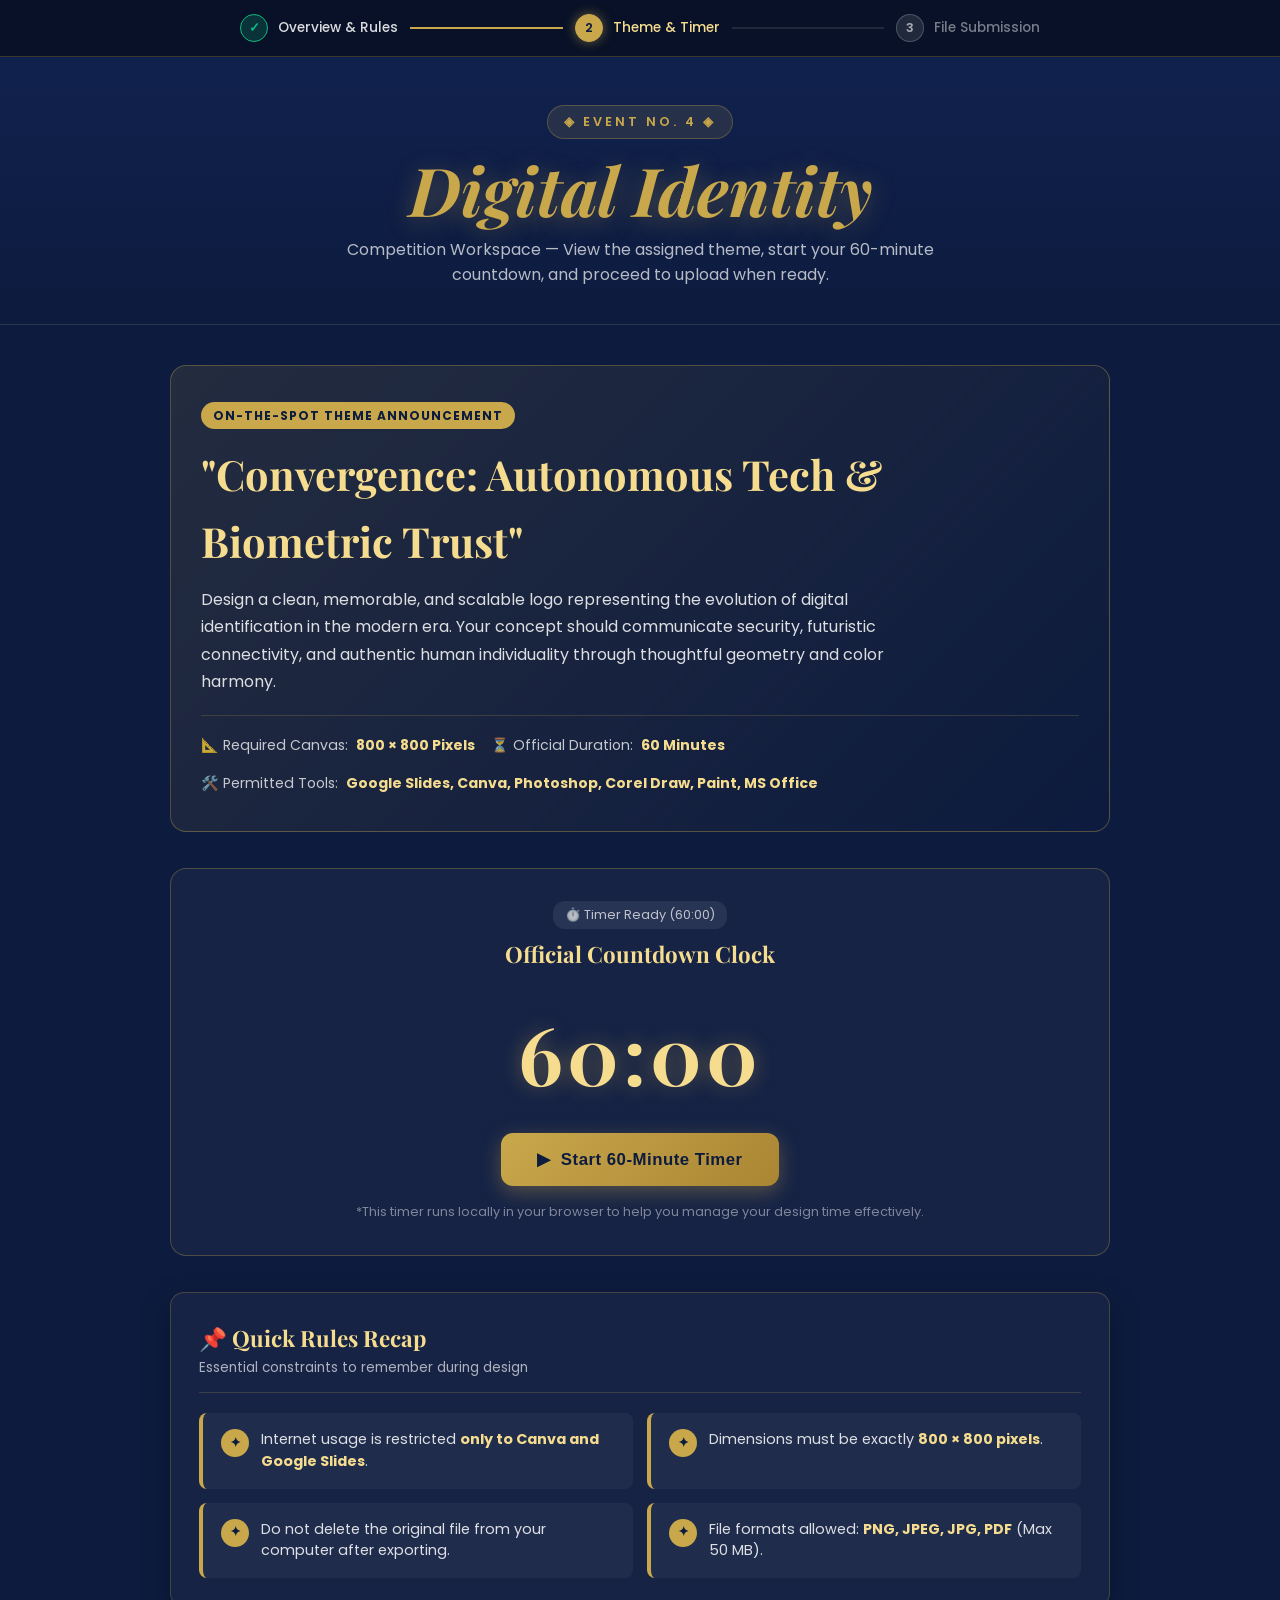
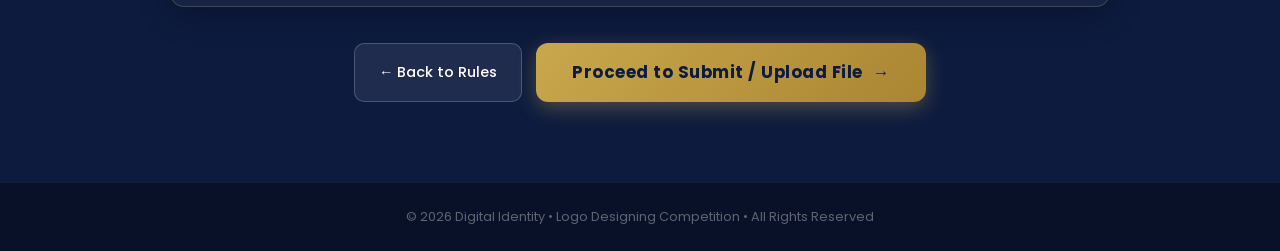
==== theme.html @ 4e216959 "Add theme.html with dummy theme, rules recap, and 60-min timer" ====
<!DOCTYPE html>
<html lang="en">
<head>
  <meta charset="UTF-8" />
  <meta name="viewport" content="width=device-width, initial-scale=1.0"/>
  <title>Digital Identity — Theme & Competition Timer</title>
  <link rel="preconnect" href="https://fonts.googleapis.com">
  <link rel="preconnect" href="https://fonts.gstatic.com" crossorigin>
  <link href="https://fonts.googleapis.com/css2?family=Playfair+Display:ital,wght@0,600;0,700;1,600;1,700&family=Poppins:wght@300;400;500;600;700&display=swap" rel="stylesheet"/>
  <link rel="stylesheet" href="style.css"/>
  <style>
    .timer-warning {
      color: #fbbf24 !important;
      text-shadow: 0 0 25px rgba(251, 191, 36, 0.5) !important;
    }
    .timer-danger {
      color: #f87171 !important;
      text-shadow: 0 0 25px rgba(239, 68, 68, 0.6) !important;
      animation: pulse 1s infinite alternate;
    }
    @keyframes pulse {
      from { transform: scale(1); }
      to { transform: scale(1.03); }
    }
  </style>
</head>
<body>

  <!-- ═══ STEP NAVIGATION ═══ -->
  <nav class="step-nav-bar">
    <div class="step-container">
      <a href="index.html" class="step-item completed">
        <div class="step-circle">✓</div>
        <span class="step-label">Overview & Rules</span>
      </a>
      <div class="step-divider filled"></div>
      <div class="step-item active">
        <div class="step-circle">2</div>
        <span class="step-label">Theme & Timer</span>
      </div>
      <div class="step-divider"></div>
      <a href="upload.html" class="step-item">
        <div class="step-circle">3</div>
        <span class="step-label">File Submission</span>
      </a>
    </div>
  </nav>

  <!-- ═══ HERO SECTION ═══ -->
  <header class="hero">
    <div class="event-badge">◈ Event No. 4 ◈</div>
    <h1>Digital Identity</h1>
    <p class="hero-subtitle">Competition Workspace — View the assigned theme, start your 60-minute countdown, and proceed to upload when ready.</p>
  </header>

  <!-- ═══ MAIN CONTENT ═══ -->
  <main class="main-wrapper">

    <!-- ═══ ON-THE-SPOT THEME SHOWCASE (DUMMY) ═══ -->
    <section class="theme-showcase">
      <span class="theme-pill">On-The-Spot Theme Announcement</span>
      <h2>"Convergence: Autonomous Tech & Biometric Trust"</h2>
      <p>
        Design a clean, memorable, and scalable logo representing the evolution of digital identification in the modern era. Your concept should communicate security, futuristic connectivity, and authentic human individuality through thoughtful geometry and color harmony.
      </p>

      <div class="theme-specs">
        <div class="theme-spec-item">
          <span>📐 Required Canvas:</span>
          <strong>800 × 800 Pixels</strong>
        </div>
        <div class="theme-spec-item">
          <span>⏳ Official Duration:</span>
          <strong>60 Minutes</strong>
        </div>
        <div class="theme-spec-item">
          <span>🛠️ Permitted Tools:</span>
          <strong>Google Slides, Canva, Photoshop, Corel Draw, Paint, MS Office</strong>
        </div>
      </div>
    </section>

    <!-- ═══ 60-MINUTE COUNTDOWN TIMER WIDGET ═══ -->
    <section class="timer-card">
      <span class="timer-status-badge" id="timerStatusBadge">⏱️ Timer Ready (60:00)</span>
      <h3 style="font-family: var(--font-heading); color: var(--gold-light); font-size: 1.4rem;">Official Countdown Clock</h3>
      
      <div class="timer-display" id="timerDisplay">60:00</div>

      <div class="timer-controls">
        <button id="startTimerBtn" class="btn-primary" onclick="toggleTimer()">
          <span id="btnTimerIcon">▶</span>
          <span id="btnTimerText">Start 60-Minute Timer</span>
        </button>
        <button id="resetTimerBtn" class="btn-secondary" onclick="resetTimer()" style="display:none;">
          ↺ Reset Timer
        </button>
      </div>

      <p style="font-size:0.8rem; color:rgba(255,255,255,0.45); margin-top:16px;">
        *This timer runs locally in your browser to help you manage your design time effectively.
      </p>
    </section>

    <!-- ═══ RULES RECAP CARD ═══ -->
    <section class="guidelines-card" style="margin-bottom: 24px;">
      <div class="guidelines-header">
        <div>
          <h3>📌 Quick Rules Recap</h3>
          <p style="font-size:0.85rem; color:rgba(255,255,255,0.65);">Essential constraints to remember during design</p>
        </div>
      </div>

      <div class="rules-grid" style="margin-bottom: 0;">
        <div class="rule-card">
          <div class="rule-number">✦</div>
          <div class="rule-content">Internet usage is restricted <strong>only to Canva and Google Slides</strong>.</div>
        </div>
        <div class="rule-card">
          <div class="rule-number">✦</div>
          <div class="rule-content">Dimensions must be exactly <strong>800 × 800 pixels</strong>.</div>
        </div>
        <div class="rule-card">
          <div class="rule-number">✦</div>
          <div class="rule-content">Do not delete the original file from your computer after exporting.</div>
        </div>
        <div class="rule-card">
          <div class="rule-number">✦</div>
          <div class="rule-content">File formats allowed: <strong>PNG, JPEG, JPG, PDF</strong> (Max 50 MB).</div>
        </div>
      </div>
    </section>

    <!-- ═══ ACTION BAR (PROCEED TO SUBMIT) ═══ -->
    <div class="action-bar" style="display: flex; gap: 14px; justify-content: center; flex-wrap: wrap;">
      <a href="index.html" class="btn-secondary">
        ← Back to Rules
      </a>
      <a href="upload.html" class="btn-primary">
        <span>Proceed to Submit / Upload File</span>
        <span>→</span>
      </a>
    </div>

  </main>

  <footer>
    &copy; 2026 Digital Identity &bull; Logo Designing Competition &bull; All Rights Reserved
  </footer>

  <script>
    // ─── 60-MINUTE COUNTDOWN TIMER LOGIC ───
    const TOTAL_SECONDS = 60 * 60; // 60 minutes
    let remainingSeconds = TOTAL_SECONDS;
    let timerInterval = null;
    let isRunning = false;

    const display = document.getElementById('timerDisplay');
    const startBtn = document.getElementById('startTimerBtn');
    const resetBtn = document.getElementById('resetTimerBtn');
    const statusBadge = document.getElementById('timerStatusBadge');
    const btnIcon = document.getElementById('btnTimerIcon');
    const btnText = document.getElementById('btnTimerText');

    function formatTime(sec) {
      const m = Math.floor(sec / 60);
      const s = sec % 60;
      return `${String(m).padStart(2, '0')}:${String(s).padStart(2, '0')}`;
    }

    function updateDisplay() {
      display.textContent = formatTime(remainingSeconds);

      // Warning styling when time is low
      if (remainingSeconds <= 300) { // 5 minutes
        display.className = 'timer-display timer-danger';
        statusBadge.textContent = '🚨 Final 5 Minutes Remaining!';
        statusBadge.style.color = '#fca5a5';
      } else if (remainingSeconds <= 600) { // 10 minutes
        display.className = 'timer-display timer-warning';
        statusBadge.textContent = '⚠️ 10 Minutes Left!';
        statusBadge.style.color = '#fde047';
      } else if (isRunning) {
        display.className = 'timer-display';
        statusBadge.textContent = '🟢 Competition In Progress';
        statusBadge.style.color = '#86efac';
      } else {
        display.className = 'timer-display';
        statusBadge.textContent = '⏸️ Timer Paused';
        statusBadge.style.color = 'rgba(255,255,255,0.7)';
      }
    }

    function toggleTimer() {
      if (!isRunning) {
        // Start
        isRunning = true;
        btnIcon.textContent = '⏸';
        btnText.textContent = 'Pause Timer';
        resetBtn.style.display = 'inline-flex';
        updateDisplay();

        timerInterval = setInterval(() => {
          if (remainingSeconds > 0) {
            remainingSeconds--;
            updateDisplay();

            if (remainingSeconds === 0) {
              clearInterval(timerInterval);
              isRunning = false;
              btnIcon.textContent = '✓';
              btnText.textContent = 'Time Up!';
              startBtn.disabled = true;
              statusBadge.textContent = '⏰ 60 Minutes Completed! Please proceed to upload.';
              alert('⏰ 60 Minutes Time Limit Reached! Please export your logo and proceed to the submission page.');
            }
          }
        }, 1000);
      } else {
        // Pause
        isRunning = false;
        clearInterval(timerInterval);
        btnIcon.textContent = '▶';
        btnText.textContent = 'Resume Timer';
        updateDisplay();
      }
    }

    function resetTimer() {
      clearInterval(timerInterval);
      isRunning = false;
      remainingSeconds = TOTAL_SECONDS;
      btnIcon.textContent = '▶';
      btnText.textContent = 'Start 60-Minute Timer';
      startBtn.disabled = false;
      resetBtn.style.display = 'none';
      statusBadge.textContent = '⏱️ Timer Ready (60:00)';
      statusBadge.style.color = 'rgba(255,255,255,0.7)';
      display.className = 'timer-display';
      display.textContent = '60:00';
    }
  </script>

</body>
</html>
---- style.css ----
*, *::before, *::after {
  box-sizing: border-box;
  margin: 0;
  padding: 0;
}

:root {
  --navy: #0d1b3e;
  --navy-dark: #081127;
  --navy-light: #16285a;
  --gold: #c9a84c;
  --gold-hover: #b8973d;
  --gold-light: #f5dc8e;
  --gold-soft: rgba(201, 168, 76, 0.15);
  --cream: #fdfaf3;
  --white: #ffffff;
  --text-dark: #1e293b;
  --text-muted: #64748b;
  --success: #10b981;
  --danger: #ef4444;
  --danger-soft: rgba(239, 68, 68, 0.12);
  --font-heading: 'Playfair Display', serif;
  --font-body: 'Poppins', sans-serif;
}

body {
  font-family: var(--font-body);
  background-color: var(--navy);
  color: var(--white);
  min-height: 100vh;
  display: flex;
  flex-direction: column;
  line-height: 1.6;
}

/* ─── STEP PROGRESS BAR ─── */
.step-nav-bar {
  background: var(--navy-dark);
  border-bottom: 1px solid rgba(201, 168, 76, 0.25);
  padding: 14px 20px;
}

.step-container {
  max-width: 800px;
  margin: 0 auto;
  display: flex;
  align-items: center;
  justify-content: space-between;
  position: relative;
}

.step-item {
  display: flex;
  align-items: center;
  gap: 10px;
  text-decoration: none;
  color: rgba(255, 255, 255, 0.45);
  font-size: 0.85rem;
  font-weight: 500;
  transition: all 0.25s ease;
  z-index: 2;
}

.step-circle {
  width: 28px;
  height: 28px;
  border-radius: 50%;
  background: rgba(255, 255, 255, 0.1);
  border: 1px solid rgba(255, 255, 255, 0.2);
  display: flex;
  align-items: center;
  justify-content: center;
  font-size: 0.8rem;
  font-weight: 600;
  color: rgba(255, 255, 255, 0.6);
  transition: all 0.25s ease;
}

.step-item.active {
  color: var(--gold-light);
}

.step-item.active .step-circle {
  background: var(--gold);
  border-color: var(--gold);
  color: var(--navy);
  box-shadow: 0 0 12px rgba(201, 168, 76, 0.5);
}

.step-item.completed {
  color: rgba(255, 255, 255, 0.85);
}

.step-item.completed .step-circle {
  background: rgba(16, 185, 129, 0.2);
  border-color: var(--success);
  color: var(--success);
}

.step-divider {
  flex: 1;
  height: 2px;
  background: rgba(255, 255, 255, 0.1);
  margin: 0 12px;
}

.step-divider.filled {
  background: var(--gold);
}

/* ─── HERO HEADER ─── */
.hero {
  background: linear-gradient(180deg, #10214d 0%, #0d1b3e 100%);
  text-align: center;
  padding: 48px 20px 36px;
  position: relative;
  border-bottom: 1px solid rgba(201, 168, 76, 0.15);
}

.event-badge {
  display: inline-block;
  font-size: 0.8rem;
  font-weight: 600;
  letter-spacing: 3px;
  text-transform: uppercase;
  color: var(--gold);
  background: rgba(201, 168, 76, 0.12);
  padding: 6px 16px;
  border-radius: 20px;
  border: 1px solid rgba(201, 168, 76, 0.3);
  margin-bottom: 12px;
}

.hero h1 {
  font-family: var(--font-heading);
  font-style: italic;
  font-size: clamp(2.4rem, 6vw, 4.2rem);
  color: var(--gold);
  text-shadow: 0 4px 25px rgba(201, 168, 76, 0.35);
  margin-bottom: 8px;
  line-height: 1.15;
}

.hero-subtitle {
  color: rgba(255, 255, 255, 0.7);
  font-size: 1rem;
  max-width: 650px;
  margin: 0 auto;
}

/* ─── MAIN CONTENT LAYOUT ─── */
.main-wrapper {
  max-width: 980px;
  margin: 0 auto;
  padding: 40px 20px 80px;
  width: 100%;
  flex: 1;
}

.section-title {
  font-family: var(--font-heading);
  font-size: 1.8rem;
  color: var(--gold);
  text-align: center;
  margin-bottom: 24px;
  position: relative;
}

.section-title::after {
  content: '';
  display: block;
  width: 50px;
  height: 3px;
  background: var(--gold);
  margin: 10px auto 0;
  border-radius: 2px;
}

/* ─── PROCEDURES & GUIDELINES CARD ─── */
.guidelines-card {
  background: rgba(255, 255, 255, 0.04);
  border: 1px solid rgba(201, 168, 76, 0.25);
  border-radius: 14px;
  padding: 28px;
  margin-bottom: 36px;
  box-shadow: 0 10px 30px rgba(0, 0, 0, 0.25);
}

.guidelines-header {
  display: flex;
  align-items: center;
  gap: 12px;
  margin-bottom: 20px;
  padding-bottom: 14px;
  border-bottom: 1px solid rgba(201, 168, 76, 0.2);
}

.guidelines-header h3 {
  font-family: var(--font-heading);
  font-size: 1.4rem;
  color: var(--gold-light);
}

.guideline-badge {
  background: rgba(239, 68, 68, 0.15);
  color: #fca5a5;
  border: 1px solid rgba(239, 68, 68, 0.3);
  font-size: 0.75rem;
  font-weight: 600;
  padding: 3px 10px;
  border-radius: 12px;
}

.guidelines-grid {
  display: grid;
  grid-template-columns: repeat(auto-fit, minmax(260px, 1fr));
  gap: 16px;
  margin-bottom: 20px;
}

.guideline-box {
  background: rgba(255, 255, 255, 0.03);
  border: 1px solid rgba(255, 255, 255, 0.08);
  border-radius: 10px;
  padding: 16px;
  transition: transform 0.2s ease, border-color 0.2s ease;
}

.guideline-box:hover {
  transform: translateY(-2px);
  border-color: rgba(201, 168, 76, 0.3);
}

.guideline-box .icon {
  font-size: 1.5rem;
  margin-bottom: 8px;
}

.guideline-box h4 {
  font-size: 0.95rem;
  color: var(--gold-light);
  margin-bottom: 6px;
}

.guideline-box p {
  font-size: 0.85rem;
  color: rgba(255, 255, 255, 0.75);
  line-height: 1.5;
}

.tag-list {
  display: flex;
  flex-wrap: wrap;
  gap: 6px;
  margin-top: 8px;
}

.tag-allowed {
  background: rgba(16, 185, 129, 0.15);
  color: #6ee7b7;
  border: 1px solid rgba(16, 185, 129, 0.3);
  font-size: 0.75rem;
  font-weight: 600;
  padding: 2px 8px;
  border-radius: 6px;
}

.tag-forbidden {
  background: rgba(239, 68, 68, 0.15);
  color: #fca5a5;
  border: 1px solid rgba(239, 68, 68, 0.3);
  font-size: 0.75rem;
  font-weight: 600;
  padding: 2px 8px;
  border-radius: 6px;
  text-decoration: line-through;
}

.critical-warning {
  background: rgba(239, 68, 68, 0.12);
  border-left: 4px solid var(--danger);
  border-radius: 0 8px 8px 0;
  padding: 14px 18px;
  display: flex;
  align-items: flex-start;
  gap: 12px;
  color: #fecaca;
  font-size: 0.88rem;
  margin-top: 14px;
}

/* ─── RULES SECTION ─── */
.rules-grid {
  display: grid;
  grid-template-columns: repeat(auto-fit, minmax(290px, 1fr));
  gap: 14px;
  margin-bottom: 40px;
}

.rule-card {
  background: rgba(255, 255, 255, 0.04);
  border-left: 4px solid var(--gold);
  border-radius: 8px;
  padding: 16px 18px;
  display: flex;
  align-items: flex-start;
  gap: 12px;
  transition: transform 0.2s, background 0.2s;
}

.rule-card:hover {
  transform: translateY(-2px);
  background: rgba(255, 255, 255, 0.06);
}

.rule-number {
  min-width: 28px;
  height: 28px;
  background: var(--gold);
  color: var(--navy);
  border-radius: 50%;
  display: flex;
  align-items: center;
  justify-content: center;
  font-weight: 700;
  font-size: 0.8rem;
}

.rule-content {
  font-size: 0.9rem;
  color: rgba(255, 255, 255, 0.85);
  line-height: 1.5;
}

.rule-content strong {
  color: var(--gold-light);
}

/* ─── BUTTONS ─── */
.action-bar {
  text-align: center;
  margin-top: 36px;
}

.btn-primary {
  display: inline-flex;
  align-items: center;
  justify-content: center;
  gap: 10px;
  padding: 16px 36px;
  background: linear-gradient(135deg, var(--gold) 0%, #aa8533 100%);
  color: var(--navy);
  text-decoration: none;
  font-size: 1.05rem;
  font-weight: 700;
  border: none;
  border-radius: 12px;
  cursor: pointer;
  letter-spacing: 0.5px;
  box-shadow: 0 6px 20px rgba(201, 168, 76, 0.35);
  transition: transform 0.2s, box-shadow 0.2s, opacity 0.2s;
}

.btn-primary:hover:not(:disabled) {
  transform: translateY(-2px);
  box-shadow: 0 10px 28px rgba(201, 168, 76, 0.5);
}

.btn-primary:disabled {
  opacity: 0.5;
  cursor: not-allowed;
}

.btn-secondary {
  display: inline-flex;
  align-items: center;
  gap: 8px;
  padding: 12px 24px;
  background: rgba(255, 255, 255, 0.08);
  border: 1px solid rgba(255, 255, 255, 0.2);
  color: var(--white);
  border-radius: 10px;
  cursor: pointer;
  font-size: 0.9rem;
  font-weight: 500;
  text-decoration: none;
  transition: background 0.2s, border-color 0.2s;
}

.btn-secondary:hover {
  background: rgba(255, 255, 255, 0.14);
  border-color: rgba(255, 255, 255, 0.4);
}

.btn-danger-outline {
  display: inline-flex;
  align-items: center;
  gap: 8px;
  padding: 12px 24px;
  background: transparent;
  border: 1px solid rgba(239, 68, 68, 0.5);
  color: #fca5a5;
  border-radius: 10px;
  cursor: pointer;
  font-size: 0.9rem;
  font-weight: 500;
  transition: all 0.2s;
}

.btn-danger-outline:hover {
  background: rgba(239, 68, 68, 0.15);
  border-color: var(--danger);
  color: #ffffff;
}

/* ─── THEME & COMPETITION PAGE ─── */
.theme-showcase {
  background: linear-gradient(135deg, rgba(201, 168, 76, 0.12) 0%, rgba(13, 27, 62, 0.8) 100%);
  border: 1px solid rgba(201, 168, 76, 0.35);
  border-radius: 16px;
  padding: 36px 30px;
  margin-bottom: 36px;
  position: relative;
  overflow: hidden;
}

.theme-pill {
  display: inline-block;
  background: var(--gold);
  color: var(--navy);
  font-size: 0.75rem;
  font-weight: 700;
  padding: 4px 12px;
  border-radius: 20px;
  letter-spacing: 1px;
  text-transform: uppercase;
  margin-bottom: 12px;
}

.theme-showcase h2 {
  font-family: var(--font-heading);
  font-size: clamp(1.8rem, 4vw, 2.6rem);
  color: var(--gold-light);
  margin-bottom: 12px;
}

.theme-showcase p {
  color: rgba(255, 255, 255, 0.85);
  font-size: 1rem;
  max-width: 750px;
  line-height: 1.7;
}

.theme-specs {
  display: flex;
  flex-wrap: wrap;
  gap: 16px;
  margin-top: 20px;
  padding-top: 18px;
  border-top: 1px solid rgba(201, 168, 76, 0.2);
}

.theme-spec-item {
  display: flex;
  align-items: center;
  gap: 8px;
  font-size: 0.88rem;
  color: rgba(255, 255, 255, 0.75);
}

.theme-spec-item strong {
  color: var(--gold-light);
}

/* ─── TIMER WIDGET ─── */
.timer-card {
  background: rgba(255, 255, 255, 0.04);
  border: 1px solid rgba(201, 168, 76, 0.3);
  border-radius: 16px;
  padding: 32px 24px;
  text-align: center;
  margin-bottom: 36px;
}

.timer-display {
  font-family: 'Playfair Display', monospace, serif;
  font-size: clamp(3rem, 10vw, 5rem);
  font-weight: 700;
  color: var(--gold-light);
  letter-spacing: 4px;
  text-shadow: 0 0 20px rgba(201, 168, 76, 0.4);
  margin: 16px 0;
}

.timer-controls {
  display: flex;
  align-items: center;
  justify-content: center;
  gap: 12px;
  flex-wrap: wrap;
}

.timer-status-badge {
  display: inline-block;
  font-size: 0.8rem;
  padding: 4px 12px;
  border-radius: 12px;
  background: rgba(255, 255, 255, 0.08);
  color: rgba(255, 255, 255, 0.7);
  margin-bottom: 8px;
}

/* ─── UPLOAD FORM SPECIFIC ─── */
.upload-card {
  background: rgba(255, 255, 255, 0.04);
  border: 1px solid rgba(201, 168, 76, 0.3);
  border-radius: 16px;
  padding: 36px 30px;
  max-width: 650px;
  margin: 0 auto 36px;
}

.form-group {
  margin-bottom: 24px;
}

.form-group label {
  display: block;
  font-size: 0.9rem;
  font-weight: 600;
  color: var(--gold-light);
  margin-bottom: 8px;
  letter-spacing: 0.5px;
}

.form-group input[type="text"] {
  width: 100%;
  padding: 13px 16px;
  background: rgba(255, 255, 255, 0.07);
  border: 1px solid rgba(201, 168, 76, 0.35);
  border-radius: 10px;
  color: var(--white);
  font-family: var(--font-body);
  font-size: 0.95rem;
  outline: none;
  transition: border-color 0.2s;
}

.form-group input[type="text"]:focus {
  border-color: var(--gold);
  background: rgba(255, 255, 255, 0.1);
}

.drop-zone {
  border: 2px dashed rgba(201, 168, 76, 0.45);
  border-radius: 12px;
  padding: 36px 20px;
  text-align: center;
  cursor: pointer;
  position: relative;
  transition: all 0.25s ease;
  background: rgba(255, 255, 255, 0.02);
}

.drop-zone.dragover {
  border-color: var(--gold);
  background: rgba(201, 168, 76, 0.08);
}

.drop-zone input[type="file"] {
  position: absolute;
  inset: 0;
  opacity: 0;
  cursor: pointer;
  width: 100%;
  height: 100%;
}

.drop-icon {
  font-size: 2.6rem;
  margin-bottom: 8px;
}

.drop-label {
  color: rgba(255, 255, 255, 0.85);
  font-size: 0.95rem;
}

.drop-label span {
  color: var(--gold);
  font-weight: 600;
  text-decoration: underline;
}

.drop-formats {
  font-size: 0.78rem;
  color: rgba(255, 255, 255, 0.5);
  margin-top: 6px;
}

.file-info-chip {
  margin-top: 14px;
  padding: 8px 14px;
  background: rgba(201, 168, 76, 0.15);
  border: 1px solid rgba(201, 168, 76, 0.3);
  border-radius: 8px;
  color: var(--gold-light);
  font-size: 0.85rem;
  display: inline-flex;
  align-items: center;
  gap: 8px;
}

.button-row {
  display: flex;
  gap: 12px;
  flex-wrap: wrap;
  margin-top: 20px;
}

.button-row > * {
  flex: 1;
  min-width: 140px;
}

/* ─── PREVIEW MODAL ─── */
.modal-overlay {
  display: none;
  position: fixed;
  inset: 0;
  background: rgba(8, 17, 39, 0.85);
  backdrop-filter: blur(6px);
  z-index: 1000;
  align-items: center;
  justify-content: center;
  padding: 20px;
}

.modal-overlay.open {
  display: flex;
}

.modal-content {
  background: var(--navy);
  border: 1px solid rgba(201, 168, 76, 0.35);
  border-radius: 16px;
  max-width: 600px;
  width: 100%;
  max-height: 85vh;
  overflow-y: auto;
  padding: 28px;
  position: relative;
  box-shadow: 0 20px 50px rgba(0, 0, 0, 0.5);
}

.modal-header {
  display: flex;
  align-items: center;
  justify-content: space-between;
  margin-bottom: 20px;
  padding-bottom: 12px;
  border-bottom: 1px solid rgba(201, 168, 76, 0.2);
}

.modal-header h3 {
  font-family: var(--font-heading);
  color: var(--gold);
  font-size: 1.4rem;
}

.btn-close {
  background: none;
  border: none;
  color: rgba(255, 255, 255, 0.6);
  font-size: 1.5rem;
  cursor: pointer;
  line-height: 1;
}

.btn-close:hover {
  color: var(--white);
}

.preview-body {
  text-align: center;
}

.preview-media-container {
  max-height: 380px;
  overflow: hidden;
  border-radius: 10px;
  margin-bottom: 16px;
  background: rgba(0, 0, 0, 0.25);
  display: flex;
  align-items: center;
  justify-content: center;
  padding: 10px;
}

.preview-media-container img {
  max-width: 100%;
  max-height: 360px;
  object-fit: contain;
  border-radius: 8px;
}

.preview-meta {
  text-align: left;
  background: rgba(255, 255, 255, 0.04);
  padding: 14px 18px;
  border-radius: 8px;
  font-size: 0.85rem;
  line-height: 1.8;
  color: rgba(255, 255, 255, 0.8);
}

.preview-meta strong {
  color: var(--gold-light);
}

/* ─── STATUS & PROGRESS ─── */
.progress-wrap {
  display: none;
  margin-top: 18px;
}

.progress-bar-bg {
  background: rgba(255, 255, 255, 0.1);
  border-radius: 100px;
  height: 8px;
  overflow: hidden;
}

.progress-bar-fill {
  height: 100%;
  background: linear-gradient(90deg, var(--gold), var(--gold-light));
  border-radius: 100px;
  width: 0%;
  transition: width 0.3s;
}

.progress-text {
  font-size: 0.8rem;
  color: rgba(255, 255, 255, 0.6);
  margin-top: 6px;
  text-align: center;
}

.status-box {
  display: none;
  margin-top: 22px;
  padding: 16px 20px;
  border-radius: 10px;
  font-size: 0.9rem;
  text-align: center;
  line-height: 1.5;
}

.status-box.success {
  background: rgba(16, 185, 129, 0.12);
  border: 1px solid rgba(16, 185, 129, 0.4);
  color: #a7f3d0;
}

.status-box.error {
  background: rgba(239, 68, 68, 0.12);
  border: 1px solid rgba(239, 68, 68, 0.4);
  color: #fca5a5;
}

.submission-note {
  text-align: center;
  margin-top: 24px;
  padding: 16px 20px;
  background: rgba(16, 185, 129, 0.12);
  border: 1px solid rgba(16, 185, 129, 0.35);
  border-radius: 10px;
  max-width: 650px;
  margin-left: auto;
  margin-right: auto;
  color: #a7f3d0;
  font-size: 0.9rem;
  line-height: 1.6;
}

.submission-note strong {
  color: #ffffff;
}

/* ─── FOOTER ─── */
footer {
  background: var(--navy-dark);
  text-align: center;
  padding: 24px 20px;
  color: rgba(255, 255, 255, 0.35);
  font-size: 0.8rem;
  border-top: 1px solid rgba(255, 255, 255, 0.05);
  margin-top: auto;
}

@media (max-width: 600px) {
  .step-label {
    display: none;
  }
  .guidelines-card {
    padding: 20px 16px;
  }
  .button-row {
    flex-direction: column;
  }
}
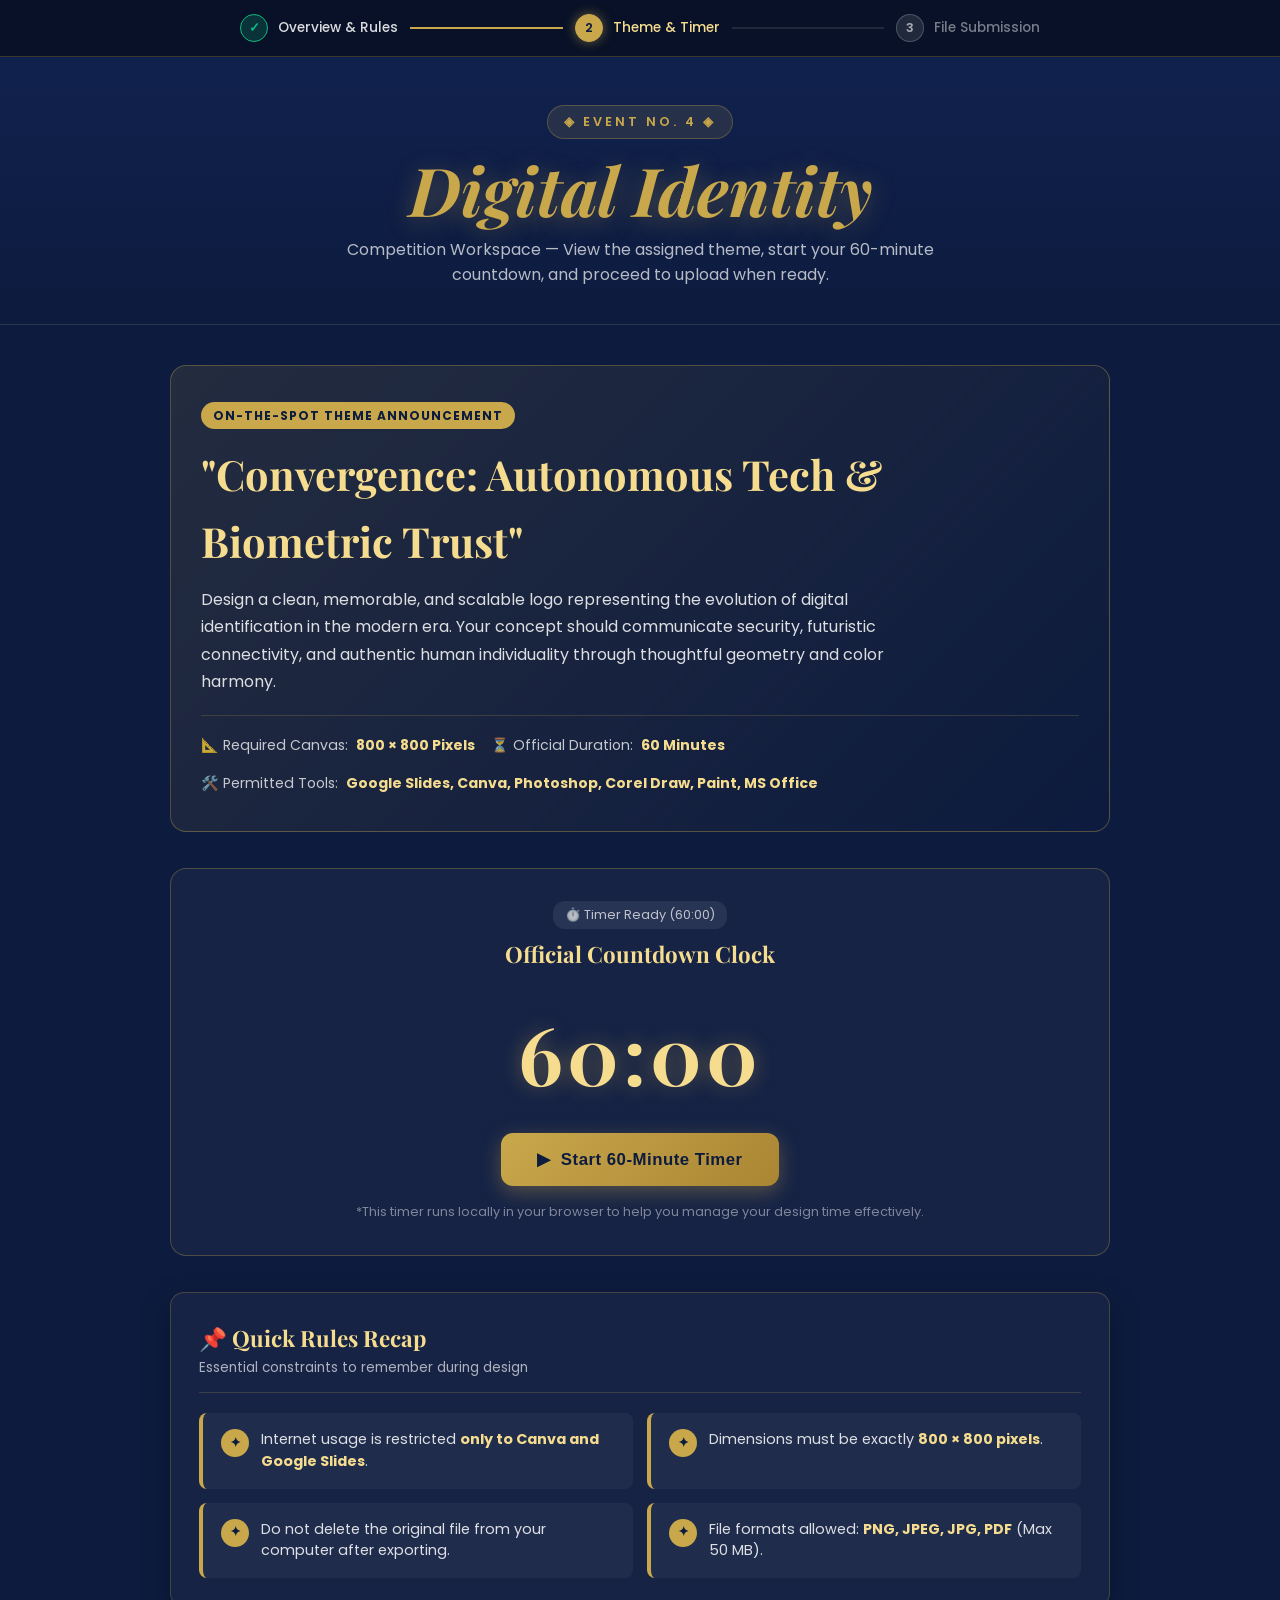
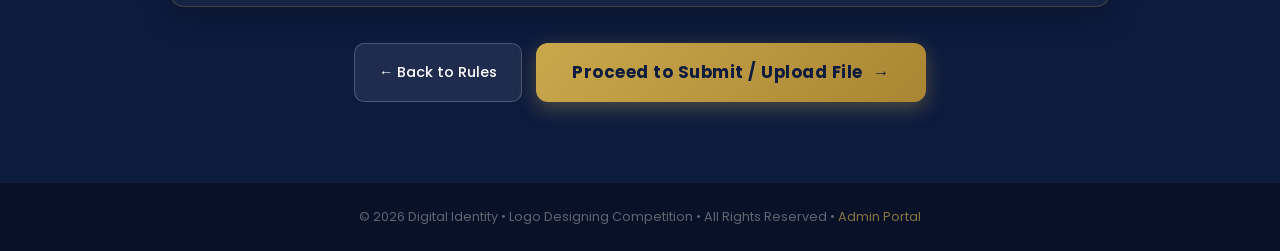
==== commit 0e247ffc: "Link Admin portal in footer" ====
--- a/theme.html
+++ b/theme.html
@@ -145,7 +145,7 @@
   </main>
 
   <footer>
-    &copy; 2026 Digital Identity &bull; Logo Designing Competition &bull; All Rights Reserved
+    &copy; 2026 Digital Identity &bull; Logo Designing Competition &bull; All Rights Reserved &bull; <a href="admin.html" style="color:rgba(201,168,76,0.65); text-decoration:none;">Admin Portal</a>
   </footer>
 
   <script>
